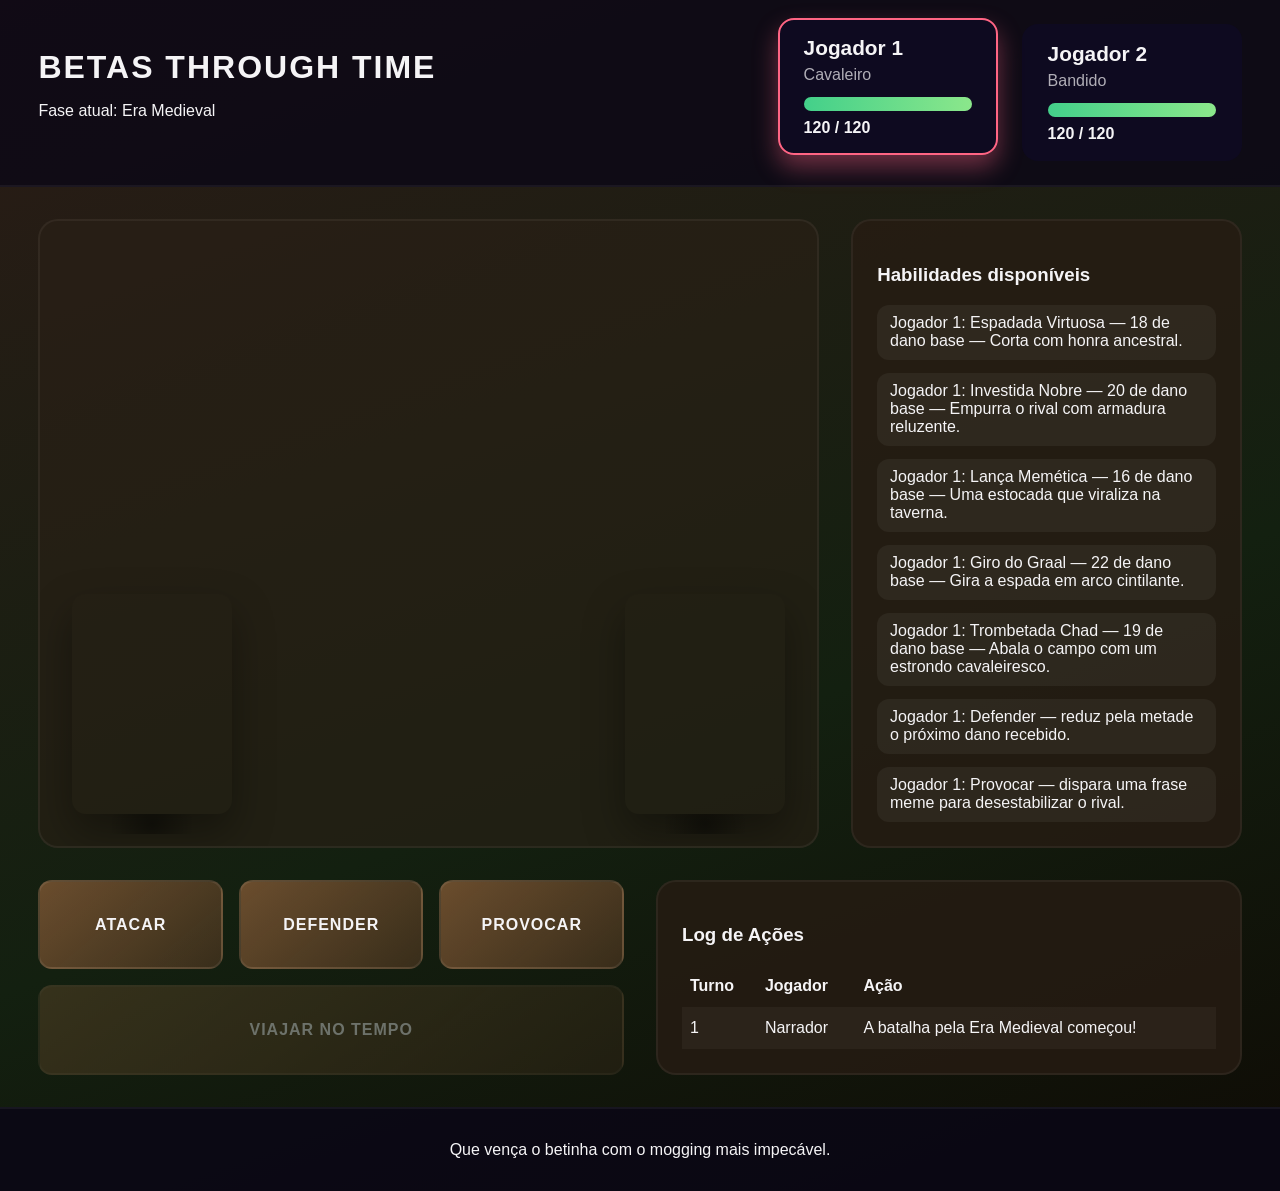
==== game.html @ 87194bad "Expand movesets and visual feedback" ====
<!DOCTYPE html>
<html lang="pt-BR">
<head>
    <meta charset="UTF-8">
    <meta name="viewport" content="width=device-width, initial-scale=1.0">
    <title>Betas Through Time: Arena</title>
    <link rel="stylesheet" href="css/main.css">
    <link rel="stylesheet" href="css/eras.css">
</head>
<body class="era era-medieval">
    <header class="hud">
        <div class="era-banner">
            <h1>Betas Through Time</h1>
            <p>Fase atual: <span id="era-label">Era Medieval</span></p>
        </div>
        <div class="scoreboard">
            <article id="player-panel-1" class="player-panel">
                <h2 class="player-name" id="player-name-1">Jogador 1</h2>
                <p class="player-class" id="player-class-1">Classe</p>
                <div class="hp-bar"><div class="hp-fill" id="hp-fill-1"></div></div>
                <span class="hp-value" id="hp-value-1">120 / 120</span>
            </article>
            <article id="player-panel-2" class="player-panel">
                <h2 class="player-name" id="player-name-2">Jogador 2</h2>
                <p class="player-class" id="player-class-2">Classe</p>
                <div class="hp-bar"><div class="hp-fill" id="hp-fill-2"></div></div>
                <span class="hp-value" id="hp-value-2">120 / 120</span>
            </article>
        </div>
    </header>

    <main class="arena">
        <section class="fighters">
            <div id="fighter1" class="fighter sprite-left"></div>
            <div id="fighter2" class="fighter sprite-right"></div>
            <div id="brutal" class="brutal-banner">BRUTAL!</div>
        </section>
        <aside class="abilities">
            <h3>Habilidades disponíveis</h3>
            <ul id="habilidades-list" class="habilidades-list"></ul>
        </aside>
        <section class="controls">
            <div class="buttons">
                <button data-action="atacar" class="action-button">Atacar</button>
                <button data-action="defender" class="action-button">Defender</button>
                <button data-action="provocar" class="action-button">Provocar</button>
                <button data-action="viajar" class="action-button" id="time-travel" disabled>Viajar no Tempo</button>
            </div>
            <div class="log">
                <h3>Log de Ações</h3>
                <table id="log-table" class="log-table">
                    <thead>
                        <tr>
                            <th>Turno</th>
                            <th>Jogador</th>
                            <th>Ação</th>
                        </tr>
                    </thead>
                    <tbody></tbody>
                </table>
            </div>
        </section>
    </main>

    <footer class="footer-message">
        <p>Que vença o betinha com o mogging mais impecável.</p>
    </footer>

    <script type="module" src="js/eventos.js"></script>
</body>
</html>
---- css/main.css ----
:root {
    --bg-dark: #0e0b16;
    --accent: #ff6584;
    --text-primary: #f5f4f6;
    --panel-bg: rgba(15, 10, 35, 0.85);
    --hp-green: #43d08a;
    --hp-red: #ff3860;
}

* {
    box-sizing: border-box;
}

body {
    margin: 0;
    font-family: 'Trebuchet MS', 'Segoe UI', sans-serif;
    background: radial-gradient(circle at top, #1b1232, #090510 55%);
    color: var(--text-primary);
    min-height: 100vh;
    display: flex;
    flex-direction: column;
}

.index-body {
    background: linear-gradient(130deg, #261447, #0b132b 50%, #240046);
    justify-content: center;
    align-items: center;
}

.menu-container {
    width: 100%;
    display: flex;
    justify-content: center;
    padding: 2rem;
}

.menu-card {
    background: rgba(10, 7, 22, 0.9);
    border-radius: 20px;
    padding: 2.5rem;
    max-width: 600px;
    width: 100%;
    text-align: center;
    box-shadow: 0 25px 60px rgba(0, 0, 0, 0.35);
    border: 2px solid rgba(255, 255, 255, 0.08);
    backdrop-filter: blur(4px);
}

.menu-card h1 {
    font-size: 2.4rem;
    margin-bottom: 1rem;
    letter-spacing: 1px;
}

.menu-intro {
    margin-bottom: 2rem;
    color: rgba(245, 244, 246, 0.8);
}

.setup-form {
    display: grid;
    gap: 1.5rem;
}

.field-group {
    display: grid;
    gap: 0.5rem;
    text-align: left;
}

.field-group label {
    font-weight: bold;
}

.field-group input,
.field-group select {
    padding: 0.8rem 1rem;
    border-radius: 10px;
    border: none;
    background: rgba(255, 255, 255, 0.1);
    color: var(--text-primary);
}

.field-group input::placeholder {
    color: rgba(245, 244, 246, 0.6);
}

.start-button {
    padding: 1rem;
    border-radius: 12px;
    border: none;
    font-size: 1.1rem;
    cursor: pointer;
    background: linear-gradient(135deg, #ff477e, #ff7096);
    color: #0b0614;
    font-weight: bold;
    text-transform: uppercase;
    letter-spacing: 1.5px;
    box-shadow: 0 15px 25px rgba(255, 71, 126, 0.35);
    transition: transform 0.2s ease, box-shadow 0.2s ease;
}

.start-button:hover {
    transform: translateY(-3px);
    box-shadow: 0 18px 30px rgba(255, 112, 150, 0.35);
}

.hud {
    display: flex;
    justify-content: space-between;
    align-items: center;
    padding: 1.5rem 3vw;
    background: rgba(10, 7, 22, 0.8);
    border-bottom: 2px solid rgba(255, 255, 255, 0.05);
}

.era-banner h1 {
    margin: 0 0 0.3rem 0;
    text-transform: uppercase;
    letter-spacing: 2px;
}

.scoreboard {
    display: flex;
    gap: 1.5rem;
}

.player-panel {
    background: var(--panel-bg);
    border-radius: 16px;
    padding: 1rem 1.5rem;
    width: 220px;
    position: relative;
    border: 2px solid transparent;
    transition: border-color 0.3s ease, transform 0.3s ease;
}

.player-panel.active-turn {
    border-color: var(--accent);
    transform: translateY(-6px);
    box-shadow: 0 12px 25px rgba(255, 101, 132, 0.4);
}

.player-panel.defending {
    border-color: #58d5ff;
    box-shadow: 0 12px 30px rgba(88, 213, 255, 0.4);
}

.player-panel h2 {
    margin: 0;
    font-size: 1.3rem;
}

.player-class {
    margin: 0.4rem 0 0.8rem;
    color: rgba(245, 244, 246, 0.7);
}

.hp-bar {
    width: 100%;
    height: 14px;
    background: rgba(255, 255, 255, 0.15);
    border-radius: 999px;
    overflow: hidden;
}

.hp-fill {
    height: 100%;
    background: linear-gradient(90deg, var(--hp-green), #8be78b);
    width: 100%;
    transition: width 0.4s ease;
}

.hp-fill.low {
    background: linear-gradient(90deg, var(--hp-red), #ff8a80);
}

.hp-value {
    display: inline-block;
    margin-top: 0.5rem;
    font-weight: bold;
}

.arena {
    flex: 1;
    display: grid;
    grid-template-columns: 2fr 1fr;
    gap: 2rem;
    padding: 2rem 3vw;
}

.fighters {
    position: relative;
    background: rgba(15, 10, 35, 0.65);
    border-radius: 20px;
    border: 2px solid rgba(255, 255, 255, 0.05);
    display: flex;
    align-items: flex-end;
    justify-content: space-between;
    padding: 2rem;
    overflow: hidden;
}

.fighter {
    width: 160px;
    height: 220px;
    background: url('../assets/ui/README.txt') center/cover no-repeat;
    border-radius: 14px;
    position: relative;
    box-shadow: 0 18px 40px rgba(0, 0, 0, 0.35);
}

.fighter::before {
    content: '';
    position: absolute;
    inset: -15%;
    border-radius: 18px;
    opacity: 0;
    pointer-events: none;
}

.sprite-left::after,
.sprite-right::after {
    content: '';
    position: absolute;
    left: 50%;
    bottom: -20px;
    transform: translateX(-50%);
    width: 120px;
    height: 20px;
    background: radial-gradient(circle, rgba(0, 0, 0, 0.4), transparent 70%);
}

.sprite-left {
    animation: idle-left 3s ease-in-out infinite;
}

.sprite-right {
    animation: idle-right 3s ease-in-out infinite;
}

@keyframes idle-left {
    0%, 100% { transform: translateY(0); }
    50% { transform: translateY(-10px); }
}

@keyframes idle-right {
    0%, 100% { transform: translateY(0); }
    50% { transform: translateY(-12px); }
}

.fighter.attack-animate {
    animation: attack-burst 0.4s ease forwards;
}

@keyframes attack-burst {
    0% { transform: translateY(0) scale(1); }
    40% { transform: translateY(-30px) scale(1.05); }
    100% { transform: translateY(0) scale(1); }
}

.fighter.attack-slash::before {
    background: linear-gradient(120deg, rgba(255, 255, 255, 0.8), rgba(255, 102, 128, 0.6));
    animation: slash-sweep 0.45s ease forwards;
}

.fighter.attack-impact::before {
    background: radial-gradient(circle, rgba(255, 196, 86, 0.9), rgba(255, 117, 92, 0));
    animation: impact-burst 0.4s ease forwards;
}

.fighter.attack-tech::before {
    background: conic-gradient(from 0deg, rgba(72, 225, 255, 0.85), rgba(97, 69, 255, 0.7), rgba(72, 225, 255, 0.85));
    animation: tech-spike 0.5s ease forwards;
}

.fighter.attack-shadow::before {
    background: radial-gradient(circle at 30% 30%, rgba(0, 0, 0, 0.7), rgba(129, 87, 255, 0.65), transparent 65%);
    animation: shadow-veil 0.5s ease forwards;
}

@keyframes slash-sweep {
    0% { opacity: 0; transform: translateX(-80%) rotate(-12deg); }
    40% { opacity: 0.9; }
    100% { opacity: 0; transform: translateX(40%) rotate(8deg); }
}

@keyframes impact-burst {
    0% { opacity: 0.9; transform: scale(0.5); }
    70% { opacity: 0.5; transform: scale(1.2); }
    100% { opacity: 0; transform: scale(1.45); }
}

@keyframes tech-spike {
    0% { opacity: 0.9; transform: rotate(0deg) scale(0.6); }
    60% { opacity: 0.7; transform: rotate(40deg) scale(1.1); }
    100% { opacity: 0; transform: rotate(90deg) scale(1.4); }
}

@keyframes shadow-veil {
    0% { opacity: 0.8; transform: scale(0.7); }
    60% { opacity: 0.5; transform: scale(1.05); }
    100% { opacity: 0; transform: scale(1.4); }
}

.fighter.damage-flash {
    animation: damage-flash 0.45s ease;
}

@keyframes damage-flash {
    0% { filter: brightness(1); }
    30% { filter: brightness(1.6); }
    100% { filter: brightness(1); }
}

.fighter.hit-impact {
    animation: hit-shake 0.35s ease;
}

@keyframes hit-shake {
    0%, 100% { transform: translateX(0); }
    25% { transform: translateX(-10px); }
    50% { transform: translateX(8px); }
    75% { transform: translateX(-6px); }
}

.fighter.hit-slash {
    animation: hit-slice 0.35s ease;
}

@keyframes hit-slice {
    0% { transform: skewX(0deg); }
    30% { transform: skewX(-10deg); }
    60% { transform: skewX(6deg); }
    100% { transform: skewX(0deg); }
}

.fighter.hit-tech {
    box-shadow: 0 0 25px rgba(101, 240, 255, 0.6), inset 0 0 12px rgba(86, 203, 255, 0.4);
}

.fighter.hit-shadow {
    animation: shadow-ripple 0.45s ease;
}

@keyframes shadow-ripple {
    0% { filter: drop-shadow(0 0 0 rgba(80, 0, 160, 0.6)); }
    50% { filter: drop-shadow(0 0 12px rgba(130, 90, 255, 0.9)); }
    100% { filter: drop-shadow(0 0 0 rgba(80, 0, 160, 0.0)); }
}

.fighter.guard-stance {
    animation: guard-pulse 0.8s ease;
    box-shadow: 0 0 18px rgba(88, 213, 255, 0.5);
}

@keyframes guard-pulse {
    0%, 100% { transform: translateY(0); }
    50% { transform: translateY(-8px); }
}

.fighter.taunt-glow {
    animation: taunt-glow 1s ease;
    box-shadow: 0 0 18px rgba(255, 110, 180, 0.55);
}

@keyframes taunt-glow {
    0% { filter: hue-rotate(0deg); }
    50% { filter: hue-rotate(45deg) saturate(1.4); }
    100% { filter: hue-rotate(0deg); }
}

.speech-bubble {
    position: absolute;
    left: 50%;
    bottom: 100%;
    transform: translate(-50%, -12px) scale(0.6);
    background: rgba(21, 16, 40, 0.92);
    border: 2px solid rgba(255, 255, 255, 0.15);
    padding: 0.4rem 0.6rem;
    border-radius: 12px;
    font-size: 0.75rem;
    min-width: 120px;
    text-align: center;
    opacity: 0;
    pointer-events: none;
    transition: opacity 0.2s ease, transform 0.2s ease;
}

.speech-bubble::after {
    content: '';
    position: absolute;
    left: 50%;
    bottom: -10px;
    transform: translateX(-50%);
    width: 0;
    height: 0;
    border-left: 10px solid transparent;
    border-right: 10px solid transparent;
    border-top: 12px solid rgba(21, 16, 40, 0.92);
}

.speech-bubble.visible {
    opacity: 1;
    transform: translate(-50%, -18px) scale(1);
}

.brutal-banner {
    position: absolute;
    top: 40%;
    left: 50%;
    transform: translate(-50%, -50%) scale(0.5);
    font-size: 4rem;
    letter-spacing: 12px;
    font-weight: 900;
    color: #ff3860;
    text-shadow: 0 0 20px rgba(255, 56, 96, 0.8);
    opacity: 0;
    transition: opacity 0.4s ease, transform 0.4s ease;
    pointer-events: none;
}

.brutal-banner.visible {
    opacity: 1;
    transform: translate(-50%, -50%) scale(1);
}

.abilities {
    background: rgba(15, 10, 35, 0.7);
    border-radius: 20px;
    padding: 1.5rem;
    border: 2px solid rgba(255, 255, 255, 0.05);
}

.habilidades-list {
    list-style: none;
    padding: 0;
    margin: 1rem 0 0;
    display: grid;
    gap: 0.8rem;
}

.habilidades-list li {
    background: rgba(255, 255, 255, 0.05);
    padding: 0.6rem 0.8rem;
    border-radius: 12px;
}

.controls {
    grid-column: 1 / -1;
    display: grid;
    grid-template-columns: 1fr 1fr;
    gap: 2rem;
}

.buttons {
    display: flex;
    gap: 1rem;
    flex-wrap: wrap;
}

.action-button {
    flex: 1 1 160px;
    padding: 1rem 1.2rem;
    border-radius: 14px;
    border: none;
    font-size: 1rem;
    cursor: pointer;
    text-transform: uppercase;
    letter-spacing: 1px;
    font-weight: bold;
    background: linear-gradient(140deg, rgba(255, 255, 255, 0.12), rgba(255, 255, 255, 0.05));
    color: var(--text-primary);
    border: 2px solid rgba(255, 255, 255, 0.07);
    transition: transform 0.2s ease, box-shadow 0.2s ease, border-color 0.2s ease;
}

.action-button:hover:not(:disabled) {
    transform: translateY(-4px);
    box-shadow: 0 16px 30px rgba(0, 0, 0, 0.45);
    border-color: var(--accent);
}

.action-button:disabled {
    opacity: 0.4;
    cursor: not-allowed;
}

.log {
    background: rgba(15, 10, 35, 0.7);
    border-radius: 20px;
    padding: 1.5rem;
    border: 2px solid rgba(255, 255, 255, 0.05);
    overflow: hidden;
}

.log-table {
    width: 100%;
    border-collapse: collapse;
}

.log-table th,
.log-table td {
    padding: 0.75rem 0.5rem;
    text-align: left;
}

.log-table tbody tr:nth-child(odd) {
    background: rgba(255, 255, 255, 0.04);
}

.footer-message {
    text-align: center;
    padding: 1rem 0;
    background: rgba(10, 7, 22, 0.85);
    border-top: 2px solid rgba(255, 255, 255, 0.05);
}

@media (max-width: 1024px) {
    .arena {
        grid-template-columns: 1fr;
    }

    .controls {
        grid-template-columns: 1fr;
    }

    .scoreboard {
        width: 100%;
        justify-content: space-between;
    }
}

@media (max-width: 720px) {
    .hud {
        flex-direction: column;
        gap: 1.5rem;
    }

    .scoreboard {
        flex-direction: column;
        align-items: center;
    }

    .player-panel {
        width: 100%;
    }

    .buttons {
        flex-direction: column;
    }
}
---- css/eras.css ----
body.era-medieval {
    background-image: linear-gradient(160deg, #2b1b16, #132010 60%, #0f0b05);
}

body.era-medieval .fighters {
    background: url('../assets/medieval/README.txt') center/cover, rgba(43, 33, 23, 0.6);
    background-blend-mode: multiply;
}

body.era-medieval .abilities,
body.era-medieval .log {
    background: rgba(39, 28, 19, 0.8);
}

body.era-medieval .action-button {
    background: linear-gradient(140deg, rgba(116, 82, 49, 0.9), rgba(73, 53, 32, 0.7));
}

body.era-moderna {
    background-image: linear-gradient(160deg, #1f1b2c, #31274d 55%, #141222);
}

body.era-moderna .fighters {
    background: url('../assets/moderna/README.txt') center/cover, rgba(24, 21, 33, 0.7);
    background-blend-mode: lighten;
}

body.era-moderna .action-button {
    background: linear-gradient(140deg, rgba(134, 79, 193, 0.8), rgba(61, 41, 103, 0.8));
}

body.era-moderna .player-panel.active-turn {
    border-color: #9f74ff;
    box-shadow: 0 18px 40px rgba(159, 116, 255, 0.35);
}

body.era-futurista {
    background-image: radial-gradient(circle at top, #0f1c3f, #04060f 70%);
}

body.era-futurista .fighters {
    background: url('../assets/futurista/README.txt') center/cover, rgba(14, 26, 51, 0.75);
    background-blend-mode: screen;
}

body.era-futurista .action-button {
    background: linear-gradient(150deg, rgba(0, 217, 255, 0.8), rgba(140, 76, 255, 0.8));
}

body.era-futurista .brutal-banner {
    color: #7cfff0;
    text-shadow: 0 0 20px rgba(124, 255, 240, 0.7);
}
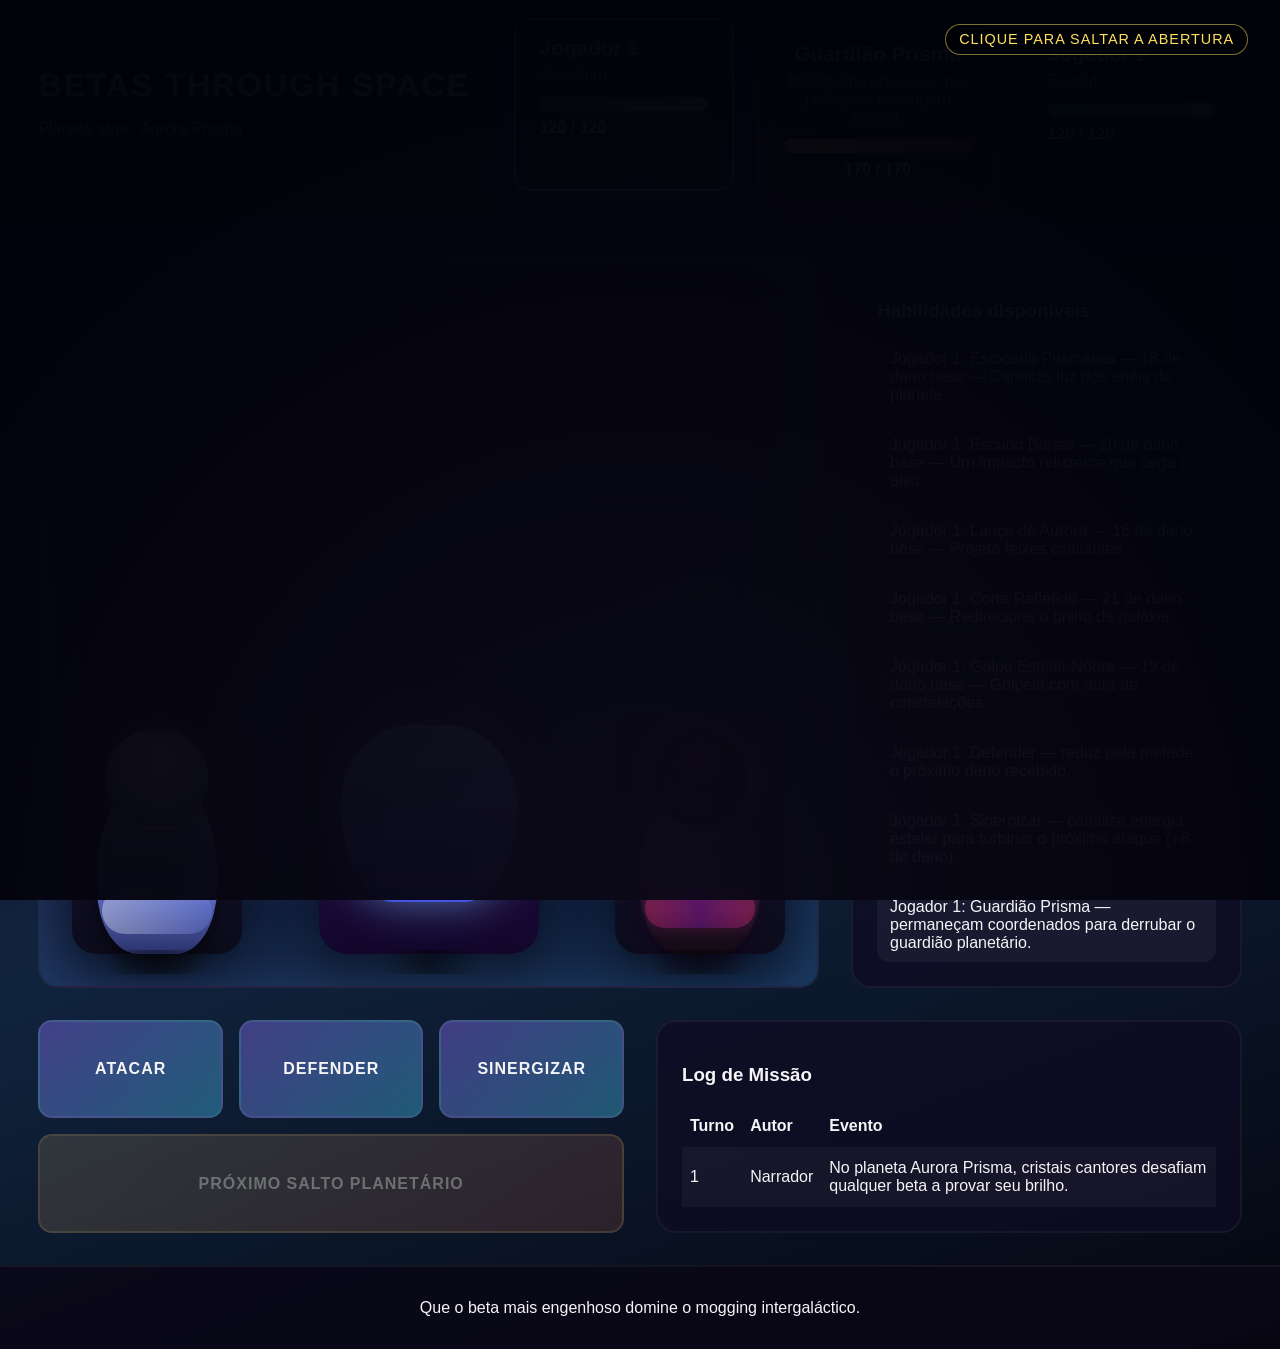
==== commit a4281e71: "Reimagine arena com planetas, chefes e duelo final" ====
--- a/game.html
+++ b/game.html
@@ -3,15 +3,27 @@
 <head>
     <meta charset="UTF-8">
     <meta name="viewport" content="width=device-width, initial-scale=1.0">
-    <title>Betas Through Time: Arena</title>
+    <title>Betas Through Space: Arena</title>
     <link rel="stylesheet" href="css/main.css">
     <link rel="stylesheet" href="css/eras.css">
 </head>
-<body class="era era-medieval">
+<body class="planet planet-aurora">
+    <div id="space-intro" class="space-intro">
+        <div class="intro-skip">Clique para saltar a abertura</div>
+        <div class="intro-crawl">
+            <p class="episode">Episódio ∞</p>
+            <h2>BETAS THROUGH SPACE</h2>
+            <p>Em um canto remoto da galáxia, dois betinhas vagam sem drip e sem rumo.</p>
+            <p>Depois de fugirem da Federação dos Chads, eles juraram se ajudar em cada planeta estranho que encontrarem.</p>
+            <p>Mas a cada vitória surge uma tentação cósmica: só um pode reivindicar o título de Mogger Supremo.</p>
+            <p>Rume com eles por nebulosas, sucatas espaciais e luas traiçoeiras, onde alianças frágeis serão testadas.</p>
+            <p>No fim da jornada, amizade ou traição decidirá quem dominará o mogging universal.</p>
+        </div>
+    </div>
     <header class="hud">
         <div class="era-banner">
-            <h1>Betas Through Time</h1>
-            <p>Fase atual: <span id="era-label">Era Medieval</span></p>
+            <h1>Betas Through Space</h1>
+            <p>Planeta atual: <span id="era-label">Aurora Prisma</span></p>
         </div>
         <div class="scoreboard">
             <article id="player-panel-1" class="player-panel">
@@ -19,6 +31,12 @@
                 <p class="player-class" id="player-class-1">Classe</p>
                 <div class="hp-bar"><div class="hp-fill" id="hp-fill-1"></div></div>
                 <span class="hp-value" id="hp-value-1">120 / 120</span>
+            </article>
+            <article id="boss-panel" class="boss-panel hidden">
+                <h2 id="boss-name">Guardião</h2>
+                <p id="boss-desc">Sentinela planetária</p>
+                <div class="hp-bar boss-bar"><div class="hp-fill" id="boss-hp-fill"></div></div>
+                <span class="hp-value" id="boss-hp-value">0 / 0</span>
             </article>
             <article id="player-panel-2" class="player-panel">
                 <h2 class="player-name" id="player-name-2">Jogador 2</h2>
@@ -32,6 +50,7 @@
     <main class="arena">
         <section class="fighters">
             <div id="fighter1" class="fighter sprite-left"></div>
+            <div id="boss" class="boss-sprite"></div>
             <div id="fighter2" class="fighter sprite-right"></div>
             <div id="brutal" class="brutal-banner">BRUTAL!</div>
         </section>
@@ -43,17 +62,17 @@
             <div class="buttons">
                 <button data-action="atacar" class="action-button">Atacar</button>
                 <button data-action="defender" class="action-button">Defender</button>
-                <button data-action="provocar" class="action-button">Provocar</button>
-                <button data-action="viajar" class="action-button" id="time-travel" disabled>Viajar no Tempo</button>
+                <button data-action="sinergia" class="action-button">Sinergizar</button>
+                <button id="next-phase" class="phase-button" disabled>Próximo salto planetário</button>
             </div>
             <div class="log">
-                <h3>Log de Ações</h3>
+                <h3>Log de Missão</h3>
                 <table id="log-table" class="log-table">
                     <thead>
                         <tr>
                             <th>Turno</th>
-                            <th>Jogador</th>
-                            <th>Ação</th>
+                            <th>Autor</th>
+                            <th>Evento</th>
                         </tr>
                     </thead>
                     <tbody></tbody>
@@ -63,7 +82,7 @@
     </main>
 
     <footer class="footer-message">
-        <p>Que vença o betinha com o mogging mais impecável.</p>
+        <p>Que o beta mais engenhoso domine o mogging intergaláctico.</p>
     </footer>
 
     <script type="module" src="js/eventos.js"></script>
--- a/css/main.css
+++ b/css/main.css
@@ -1,10 +1,11 @@
 :root {
-    --bg-dark: #0e0b16;
+    --bg-deep: #060914;
     --accent: #ff6584;
     --text-primary: #f5f4f6;
-    --panel-bg: rgba(15, 10, 35, 0.85);
+    --panel-bg: rgba(10, 13, 31, 0.85);
     --hp-green: #43d08a;
     --hp-red: #ff3860;
+    --boss-gold: #f9d976;
 }
 
 * {
@@ -19,6 +20,7 @@
     min-height: 100vh;
     display: flex;
     flex-direction: column;
+    position: relative;
 }
 
 .index-body {
@@ -38,7 +40,7 @@
     background: rgba(10, 7, 22, 0.9);
     border-radius: 20px;
     padding: 2.5rem;
-    max-width: 600px;
+    max-width: 640px;
     width: 100%;
     text-align: center;
     box-shadow: 0 25px 60px rgba(0, 0, 0, 0.35);
@@ -123,16 +125,25 @@
 .scoreboard {
     display: flex;
     gap: 1.5rem;
-}
-
-.player-panel {
+    align-items: stretch;
+}
+
+.player-panel,
+.boss-panel {
     background: var(--panel-bg);
     border-radius: 16px;
     padding: 1rem 1.5rem;
     width: 220px;
     position: relative;
     border: 2px solid transparent;
-    transition: border-color 0.3s ease, transform 0.3s ease;
+    transition: border-color 0.3s ease, transform 0.3s ease, box-shadow 0.3s ease;
+}
+
+.boss-panel {
+    width: 240px;
+    text-align: center;
+    border-color: rgba(249, 217, 118, 0.4);
+    box-shadow: 0 18px 40px rgba(249, 217, 118, 0.2);
 }
 
 .player-panel.active-turn {
@@ -146,12 +157,14 @@
     box-shadow: 0 12px 30px rgba(88, 213, 255, 0.4);
 }
 
-.player-panel h2 {
+.player-panel h2,
+.boss-panel h2 {
     margin: 0;
     font-size: 1.3rem;
 }
 
-.player-class {
+.player-class,
+#boss-desc {
     margin: 0.4rem 0 0.8rem;
     color: rgba(245, 244, 246, 0.7);
 }
@@ -175,10 +188,18 @@
     background: linear-gradient(90deg, var(--hp-red), #ff8a80);
 }
 
+.boss-bar .hp-fill {
+    background: linear-gradient(90deg, #ffd36b, #ff8a3d);
+}
+
 .hp-value {
     display: inline-block;
     margin-top: 0.5rem;
     font-weight: bold;
+}
+
+.hidden {
+    display: none !important;
 }
 
 .arena {
@@ -201,34 +222,43 @@
     overflow: hidden;
 }
 
+.fighter,
+.boss-sprite {
+    position: relative;
+    display: flex;
+    align-items: flex-end;
+    justify-content: center;
+    box-shadow: 0 18px 40px rgba(0, 0, 0, 0.35);
+    border-radius: 24px;
+    background: linear-gradient(180deg, rgba(28, 22, 54, 0.7) 0%, rgba(12, 9, 24, 0.9) 100%);
+}
+
 .fighter {
-    width: 160px;
-    height: 220px;
-    background: url('../assets/ui/README.txt') center/cover no-repeat;
-    border-radius: 14px;
-    position: relative;
-    box-shadow: 0 18px 40px rgba(0, 0, 0, 0.35);
+    width: 170px;
+    height: 240px;
+    overflow: visible;
+    transition: filter 0.3s ease;
 }
 
 .fighter::before {
     content: '';
     position: absolute;
     inset: -15%;
-    border-radius: 18px;
+    border-radius: 24px;
     opacity: 0;
     pointer-events: none;
 }
 
-.sprite-left::after,
-.sprite-right::after {
+.fighter::after,
+.boss-sprite::after {
     content: '';
     position: absolute;
     left: 50%;
     bottom: -20px;
     transform: translateX(-50%);
-    width: 120px;
-    height: 20px;
-    background: radial-gradient(circle, rgba(0, 0, 0, 0.4), transparent 70%);
+    width: 140px;
+    height: 24px;
+    background: radial-gradient(circle, rgba(0, 0, 0, 0.45), transparent 70%);
 }
 
 .sprite-left {
@@ -247,6 +277,118 @@
 @keyframes idle-right {
     0%, 100% { transform: translateY(0); }
     50% { transform: translateY(-12px); }
+}
+
+.sprite-avatar {
+    width: 120px;
+    height: 180px;
+    position: relative;
+    border-radius: 55% 55% 38% 38% / 60% 60% 40% 40%;
+    background: linear-gradient(180deg, #6a63ff 0%, #2f2a71 65%, #14102c 100%);
+    box-shadow: 0 14px 24px rgba(0, 0, 0, 0.55);
+    overflow: visible;
+}
+
+.sprite-avatar::before,
+.sprite-avatar::after {
+    content: '';
+    position: absolute;
+    left: 50%;
+    transform: translateX(-50%);
+}
+
+.sprite-avatar::before {
+    top: -46px;
+    width: 94px;
+    height: 94px;
+    border-radius: 50%;
+    background: radial-gradient(circle at 40% 35%, #fefefe 0%, #9ea8ff 50%, #303d8f 100%);
+    box-shadow: 0 0 18px rgba(138, 153, 255, 0.6);
+}
+
+.sprite-avatar::after {
+    bottom: 18px;
+    width: 110px;
+    height: 38px;
+    border-radius: 20px;
+    background: linear-gradient(90deg, rgba(255, 255, 255, 0.18), rgba(150, 150, 255, 0.05));
+}
+
+.fighter[data-classe='cavaleiro'] .sprite-avatar {
+    background: linear-gradient(180deg, #d9defa 0%, #6576d0 60%, #2a326c 100%);
+}
+
+.fighter[data-classe='cavaleiro'] .sprite-avatar::before {
+    background: radial-gradient(circle at 50% 30%, #fdfdfd 0%, #b5c4ff 55%, #3d4a9b 100%);
+    box-shadow: 0 0 20px rgba(173, 189, 255, 0.65);
+}
+
+.fighter[data-classe='cavaleiro'] .sprite-avatar::after {
+    background: linear-gradient(90deg, rgba(255, 255, 255, 0.35), rgba(123, 142, 255, 0.25));
+    height: 46px;
+    bottom: 20px;
+    border-radius: 26px;
+}
+
+.fighter[data-classe='bandido'] .sprite-avatar {
+    background: linear-gradient(180deg, #1e1024 0%, #3c1e4a 45%, #120912 100%);
+    box-shadow: 0 14px 24px rgba(17, 0, 25, 0.55);
+}
+
+.fighter[data-classe='bandido'] .sprite-avatar::before {
+    background: radial-gradient(circle at 50% 30%, #3d0f4a 0%, #19051f 55%, #0a040d 100%);
+    box-shadow: 0 0 22px rgba(200, 70, 255, 0.55);
+}
+
+.fighter[data-classe='bandido'] .sprite-avatar::after {
+    background: linear-gradient(90deg, rgba(255, 52, 131, 0.3), rgba(114, 20, 160, 0.4), rgba(255, 52, 131, 0.3));
+    height: 40px;
+    bottom: 26px;
+    filter: drop-shadow(0 0 8px rgba(255, 52, 131, 0.4));
+}
+
+.fighter[data-classe='bandido'] .sprite-avatar::after {
+    border-radius: 30px;
+}
+
+.fighter[data-classe='ciborgue'] .sprite-avatar {
+    background: linear-gradient(180deg, #44c7ff 0%, #1b7bd5 50%, #072349 100%);
+    box-shadow: 0 14px 24px rgba(4, 75, 130, 0.5);
+}
+
+.fighter[data-classe='ciborgue'] .sprite-avatar::before {
+    background: radial-gradient(circle at 50% 40%, #e1fbff 0%, #6ad1ff 45%, #0a315c 100%);
+    box-shadow: 0 0 22px rgba(111, 226, 255, 0.6);
+}
+
+.fighter[data-classe='ciborgue'] .sprite-avatar::after {
+    background: linear-gradient(90deg, rgba(111, 226, 255, 0.5), rgba(28, 158, 255, 0.3), rgba(111, 226, 255, 0.5));
+    height: 42px;
+    bottom: 22px;
+    border-radius: 22px;
+}
+
+.sprite-avatar::before,
+.sprite-avatar::after {
+    transition: background 0.4s ease, box-shadow 0.4s ease;
+}
+
+.sprite-avatar::before {
+    border: 4px solid rgba(255, 255, 255, 0.12);
+}
+
+.sprite-avatar.sync-ready {
+    box-shadow: 0 0 28px rgba(82, 244, 255, 0.6), 0 0 12px rgba(82, 244, 255, 0.45);
+}
+
+.sprite-avatar.sync-charge {
+    animation: sync-charge 0.7s ease;
+}
+
+@keyframes sync-charge {
+    0% { transform: translateX(-50%) scale(1); }
+    50% { transform: translateX(-50%) scale(1.08); }
+    100% { transform: translateX(-50%) scale(1); }
 }
 
 .fighter.attack-animate {
@@ -359,50 +501,78 @@
     50% { transform: translateY(-8px); }
 }
 
-.fighter.taunt-glow {
-    animation: taunt-glow 1s ease;
-    box-shadow: 0 0 18px rgba(255, 110, 180, 0.55);
-}
-
-@keyframes taunt-glow {
-    0% { filter: hue-rotate(0deg); }
-    50% { filter: hue-rotate(45deg) saturate(1.4); }
-    100% { filter: hue-rotate(0deg); }
-}
-
-.speech-bubble {
-    position: absolute;
-    left: 50%;
-    bottom: 100%;
-    transform: translate(-50%, -12px) scale(0.6);
-    background: rgba(21, 16, 40, 0.92);
-    border: 2px solid rgba(255, 255, 255, 0.15);
-    padding: 0.4rem 0.6rem;
-    border-radius: 12px;
-    font-size: 0.75rem;
-    min-width: 120px;
-    text-align: center;
-    opacity: 0;
-    pointer-events: none;
-    transition: opacity 0.2s ease, transform 0.2s ease;
-}
-
-.speech-bubble::after {
+.boss-sprite.boss-attack {
+    animation: boss-attack 0.5s ease;
+}
+
+@keyframes boss-attack {
+    0% { transform: translateY(0) scale(1); }
+    40% { transform: translateY(-18px) scale(1.05); }
+    100% { transform: translateY(0) scale(1); }
+}
+
+.boss-sprite.boss-hit {
+    animation: boss-hit 0.45s ease;
+}
+
+@keyframes boss-hit {
+    0% { filter: brightness(1); }
+    30% { filter: brightness(1.4); }
+    100% { filter: brightness(1); }
+}
+
+.boss-sprite.hit-impact {
+    animation: hit-shake 0.35s ease;
+}
+
+.boss-sprite.hit-slash {
+    animation: hit-slice 0.35s ease;
+}
+
+.boss-sprite.hit-tech {
+    box-shadow: 0 0 35px rgba(101, 240, 255, 0.5), inset 0 0 18px rgba(86, 203, 255, 0.35);
+}
+
+.boss-sprite.hit-shadow {
+    animation: boss-shadow 0.45s ease;
+}
+
+@keyframes boss-shadow {
+    0% { filter: drop-shadow(0 0 0 rgba(110, 60, 200, 0.6)); }
+    50% { filter: drop-shadow(0 0 18px rgba(170, 120, 255, 0.9)); }
+    100% { filter: drop-shadow(0 0 0 rgba(110, 60, 200, 0)); }
+}
+
+.boss-sprite {
+    width: 220px;
+    height: 260px;
+    border-radius: 28px;
+    overflow: visible;
+    background: linear-gradient(180deg, rgba(60, 18, 96, 0.8) 0%, rgba(18, 5, 42, 0.95) 100%);
+}
+
+.boss-sprite::before {
     content: '';
     position: absolute;
-    left: 50%;
-    bottom: -10px;
-    transform: translateX(-50%);
-    width: 0;
-    height: 0;
-    border-left: 10px solid transparent;
-    border-right: 10px solid transparent;
-    border-top: 12px solid rgba(21, 16, 40, 0.92);
-}
-
-.speech-bubble.visible {
-    opacity: 1;
-    transform: translate(-50%, -18px) scale(1);
+    inset: 12% 10% 20% 10%;
+    border-radius: 40% 40% 30% 30% / 45% 45% 55% 55%;
+    background: linear-gradient(180deg, rgba(255, 208, 109, 0.9), rgba(255, 108, 94, 0.75));
+    box-shadow: 0 0 40px rgba(255, 180, 120, 0.4);
+}
+
+.boss-sprite[data-boss='aurora']::before {
+    background: linear-gradient(180deg, rgba(149, 226, 255, 0.95), rgba(75, 95, 255, 0.85));
+    box-shadow: 0 0 40px rgba(120, 189, 255, 0.55);
+}
+
+.boss-sprite[data-boss='sucata']::before {
+    background: linear-gradient(180deg, rgba(255, 197, 109, 0.95), rgba(155, 96, 41, 0.9));
+    box-shadow: 0 0 40px rgba(255, 172, 78, 0.55);
+}
+
+.boss-sprite[data-boss='lua']::before {
+    background: linear-gradient(180deg, rgba(255, 125, 179, 0.95), rgba(122, 64, 255, 0.9));
+    box-shadow: 0 0 40px rgba(255, 134, 214, 0.55);
 }
 
 .brutal-banner {
@@ -418,6 +588,8 @@
     opacity: 0;
     transition: opacity 0.4s ease, transform 0.4s ease;
     pointer-events: none;
+    text-align: center;
+    padding: 0 1rem;
 }
 
 .brutal-banner.visible {
@@ -459,7 +631,8 @@
     flex-wrap: wrap;
 }
 
-.action-button {
+.action-button,
+.phase-button {
     flex: 1 1 160px;
     padding: 1rem 1.2rem;
     border-radius: 14px;
@@ -469,19 +642,30 @@
     text-transform: uppercase;
     letter-spacing: 1px;
     font-weight: bold;
-    background: linear-gradient(140deg, rgba(255, 255, 255, 0.12), rgba(255, 255, 255, 0.05));
     color: var(--text-primary);
     border: 2px solid rgba(255, 255, 255, 0.07);
-    transition: transform 0.2s ease, box-shadow 0.2s ease, border-color 0.2s ease;
-}
-
-.action-button:hover:not(:disabled) {
+    transition: transform 0.2s ease, box-shadow 0.2s ease, border-color 0.2s ease, background 0.2s ease;
+}
+
+.action-button {
+    background: linear-gradient(140deg, rgba(255, 255, 255, 0.12), rgba(255, 255, 255, 0.05));
+}
+
+.phase-button {
+    background: linear-gradient(140deg, rgba(255, 208, 109, 0.35), rgba(255, 122, 92, 0.35));
+    border-color: rgba(255, 200, 120, 0.4);
+    color: #fff4d5;
+}
+
+.action-button:hover:not(:disabled),
+.phase-button:hover:not(:disabled) {
     transform: translateY(-4px);
     box-shadow: 0 16px 30px rgba(0, 0, 0, 0.45);
     border-color: var(--accent);
 }
 
-.action-button:disabled {
+.action-button:disabled,
+.phase-button:disabled {
     opacity: 0.4;
     cursor: not-allowed;
 }
@@ -516,6 +700,17 @@
     border-top: 2px solid rgba(255, 255, 255, 0.05);
 }
 
+@media (max-width: 1200px) {
+    .scoreboard {
+        gap: 1rem;
+    }
+
+    .player-panel,
+    .boss-panel {
+        width: 200px;
+    }
+}
+
 @media (max-width: 1024px) {
     .arena {
         grid-template-columns: 1fr;
@@ -542,7 +737,8 @@
         align-items: center;
     }
 
-    .player-panel {
+    .player-panel,
+    .boss-panel {
         width: 100%;
     }
 
@@ -550,3 +746,68 @@
         flex-direction: column;
     }
 }
+
+.space-intro {
+    position: fixed;
+    inset: 0;
+    background: radial-gradient(circle at bottom, rgba(12, 9, 24, 0.96) 0%, rgba(1, 2, 10, 0.98) 80%);
+    color: #ffe05d;
+    display: flex;
+    flex-direction: column;
+    justify-content: flex-end;
+    align-items: center;
+    padding: 3rem 1.5rem 4rem;
+    z-index: 999;
+    overflow: hidden;
+    transition: opacity 0.6s ease;
+}
+
+.space-intro.hidden {
+    opacity: 0;
+    pointer-events: none;
+}
+
+.intro-skip {
+    position: absolute;
+    top: 1.5rem;
+    right: 2rem;
+    font-size: 0.9rem;
+    letter-spacing: 1px;
+    text-transform: uppercase;
+    background: rgba(0, 0, 0, 0.35);
+    padding: 0.4rem 0.8rem;
+    border-radius: 999px;
+    border: 1px solid rgba(255, 224, 93, 0.5);
+}
+
+.intro-crawl {
+    width: min(680px, 90%);
+    text-align: justify;
+    font-size: 1.2rem;
+    line-height: 1.8;
+    transform-origin: 50% 100%;
+    animation: crawl 40s linear forwards;
+}
+
+.intro-crawl h2 {
+    text-align: center;
+    margin: 0 0 1.5rem;
+    letter-spacing: 4px;
+}
+
+.intro-crawl p {
+    margin: 1rem 0;
+}
+
+.intro-crawl .episode {
+    text-align: center;
+    font-weight: bold;
+    letter-spacing: 6px;
+    text-transform: uppercase;
+    margin-bottom: 1rem;
+}
+
+@keyframes crawl {
+    0% { transform: perspective(450px) rotateX(15deg) translateY(60%); opacity: 1; }
+    100% { transform: perspective(450px) rotateX(25deg) translateY(-200%); opacity: 0; }
+}
--- a/css/eras.css
+++ b/css/eras.css
@@ -1,53 +1,53 @@
-body.era-medieval {
-    background-image: linear-gradient(160deg, #2b1b16, #132010 60%, #0f0b05);
+body.planet-aurora {
+    background-image: linear-gradient(160deg, #1b0f29, #10233d 55%, #04060f);
 }
 
-body.era-medieval .fighters {
-    background: url('../assets/medieval/README.txt') center/cover, rgba(43, 33, 23, 0.6);
-    background-blend-mode: multiply;
+body.planet-aurora .fighters {
+    background: linear-gradient(160deg, rgba(32, 18, 56, 0.75), rgba(14, 36, 64, 0.75));
+    box-shadow: inset 0 0 80px rgba(98, 164, 255, 0.25);
 }
 
-body.era-medieval .abilities,
-body.era-medieval .log {
-    background: rgba(39, 28, 19, 0.8);
+body.planet-aurora .action-button {
+    background: linear-gradient(140deg, rgba(144, 112, 255, 0.4), rgba(70, 212, 255, 0.35));
 }
 
-body.era-medieval .action-button {
-    background: linear-gradient(140deg, rgba(116, 82, 49, 0.9), rgba(73, 53, 32, 0.7));
+body.planet-aurora .player-panel.active-turn {
+    border-color: #7cc9ff;
+    box-shadow: 0 18px 40px rgba(124, 201, 255, 0.35);
 }
 
-body.era-moderna {
-    background-image: linear-gradient(160deg, #1f1b2c, #31274d 55%, #141222);
+body.planet-sucata {
+    background-image: linear-gradient(160deg, #24160b, #2b2020 55%, #0c0704);
 }
 
-body.era-moderna .fighters {
-    background: url('../assets/moderna/README.txt') center/cover, rgba(24, 21, 33, 0.7);
-    background-blend-mode: lighten;
+body.planet-sucata .fighters {
+    background: linear-gradient(160deg, rgba(64, 36, 19, 0.8), rgba(26, 21, 17, 0.8));
+    box-shadow: inset 0 0 80px rgba(255, 169, 76, 0.2);
 }
 
-body.era-moderna .action-button {
-    background: linear-gradient(140deg, rgba(134, 79, 193, 0.8), rgba(61, 41, 103, 0.8));
+body.planet-sucata .action-button {
+    background: linear-gradient(140deg, rgba(255, 190, 111, 0.35), rgba(140, 83, 44, 0.45));
 }
 
-body.era-moderna .player-panel.active-turn {
-    border-color: #9f74ff;
-    box-shadow: 0 18px 40px rgba(159, 116, 255, 0.35);
+body.planet-sucata .player-panel.active-turn {
+    border-color: #ffb663;
+    box-shadow: 0 18px 40px rgba(255, 182, 99, 0.35);
 }
 
-body.era-futurista {
-    background-image: radial-gradient(circle at top, #0f1c3f, #04060f 70%);
+body.planet-lua {
+    background-image: radial-gradient(circle at top, #150a24, #04060f 70%);
 }
 
-body.era-futurista .fighters {
-    background: url('../assets/futurista/README.txt') center/cover, rgba(14, 26, 51, 0.75);
-    background-blend-mode: screen;
+body.planet-lua .fighters {
+    background: linear-gradient(170deg, rgba(44, 16, 53, 0.75), rgba(9, 8, 31, 0.9));
+    box-shadow: inset 0 0 90px rgba(255, 120, 214, 0.25);
 }
 
-body.era-futurista .action-button {
-    background: linear-gradient(150deg, rgba(0, 217, 255, 0.8), rgba(140, 76, 255, 0.8));
+body.planet-lua .action-button {
+    background: linear-gradient(150deg, rgba(255, 120, 214, 0.4), rgba(120, 92, 255, 0.35));
 }
 
-body.era-futurista .brutal-banner {
-    color: #7cfff0;
-    text-shadow: 0 0 20px rgba(124, 255, 240, 0.7);
+body.planet-lua .brutal-banner {
+    color: #ff8bd9;
+    text-shadow: 0 0 20px rgba(255, 139, 217, 0.7);
 }
